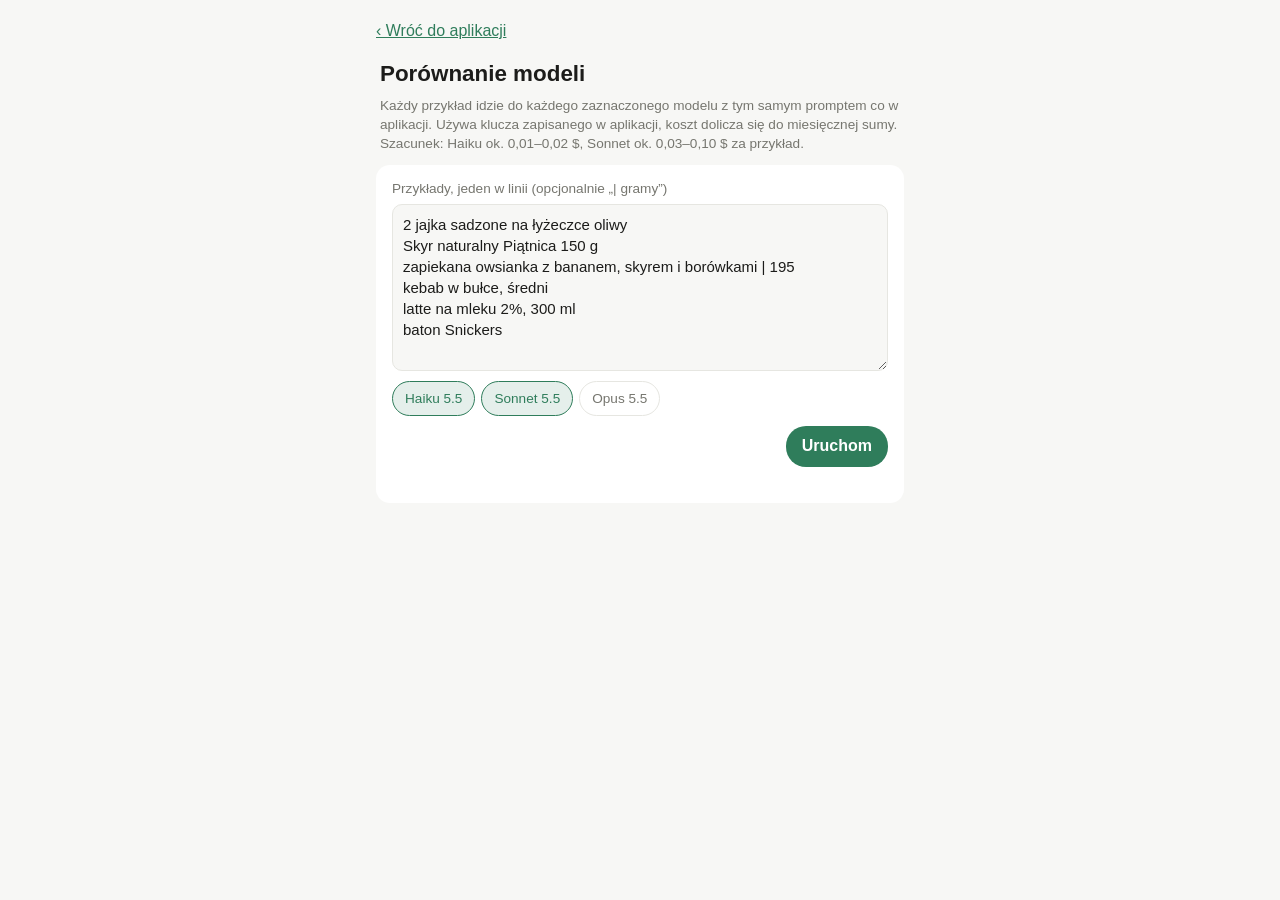
==== test.html @ f079272f "Prostsza aplikacja i tańsze zapytania: Haiku, mniej wyszukiwań, zdjęcie - Dzień zawsze jako lista „Z" ====
<!doctype html>
<html lang="pl">
<head>
<meta charset="utf-8">
<meta name="viewport" content="width=device-width, initial-scale=1, viewport-fit=cover">
<meta http-equiv="Content-Security-Policy" content="default-src 'self'; script-src 'self'; style-src 'self'; img-src 'self' data:; connect-src https://api.anthropic.com; object-src 'none'; base-uri 'none'; form-action 'none'">
<meta name="referrer" content="no-referrer">
<title>Porównanie modeli</title>
<link rel="stylesheet" href="style.css">
<script type="module" src="test.js"></script>
</head>
<body>
<main class="test">
  <p><a href="./">‹ Wróć do aplikacji</a></p>
  <h1>Porównanie modeli</h1>
  <p class="hint">Każdy przykład idzie do każdego zaznaczonego modelu z tym samym promptem co w aplikacji. Używa klucza zapisanego w aplikacji, koszt dolicza się do miesięcznej sumy. Szacunek: Haiku ok. 0,01–0,02 $, Sonnet ok. 0,03–0,10 $ za przykład.</p>
  <section class="card">
    <label class="stack">Przykłady, jeden w linii (opcjonalnie „| gramy”)
      <textarea id="cases" rows="7"></textarea>
    </label>
    <div class="chips" id="models"></div>
    <div class="actions"><button type="button" class="primary" id="run">Uruchom</button></div>
    <p class="hint" id="status"></p>
  </section>
  <div id="out"></div>
</main>
</body>
</html>
---- style.css ----
:root {
  --bg: #f7f7f5;
  --card: #ffffff;
  --fg: #1c1c1a;
  --muted: #76766f;
  --rule: #e6e6e1;
  --track: #ecece7;
  --accent: #2f7d5b;
  --ok: #2f7d5b;
  --bad: #c2462e;
  --fill: #9c9c94;
  --radius: 14px;
  --safe-b: env(safe-area-inset-bottom, 0px);
  color-scheme: light dark;
}
@media (prefers-color-scheme: dark) {
  :root {
    --bg: #151515;
    --card: #1f1f1e;
    --fg: #ecece8;
    --muted: #9a9a92;
    --rule: #2e2e2c;
    --track: #2c2c2a;
    --accent: #5bbf8f;
    --ok: #5bbf8f;
    --bad: #ef7a5f;
    --fill: #77776f;
  }
}

* { box-sizing: border-box; }
html { -webkit-text-size-adjust: 100%; }
body {
  margin: 0;
  background: var(--bg);
  color: var(--fg);
  font: 16px/1.4 -apple-system, BlinkMacSystemFont, "Segoe UI", Roboto, sans-serif;
  -webkit-tap-highlight-color: transparent;
}
button, input, select, textarea { font: inherit; color: inherit; }
button { cursor: pointer; }
a { color: var(--accent); }
h2 { font-size: 1rem; margin: 1.6rem 4px .6rem; display: flex; justify-content: space-between; }
h2 span { color: var(--muted); font-weight: 500; font-variant-numeric: tabular-nums; }
small { color: var(--muted); }

/* header */
.top {
  position: sticky; top: 0; z-index: 5;
  display: grid; grid-template-columns: 44px 1fr 44px 44px; align-items: center;
  padding: calc(env(safe-area-inset-top, 0px) + 6px) 8px 6px;
  background: color-mix(in srgb, var(--bg) 88%, transparent);
  -webkit-backdrop-filter: blur(12px); backdrop-filter: blur(12px);
}
.icon { width: 44px; height: 44px; border: 0; background: none; font-size: 1.6rem; line-height: 1; border-radius: 50%; color: var(--fg); }
.icon:disabled { opacity: .25; }
.icon.gear { font-size: 1.3rem; }
.date { border: 0; background: none; display: flex; flex-direction: column; align-items: center; padding: 2px; }
.date span { font-weight: 600; text-transform: capitalize; }
.date small { font-size: .8rem; }

main { max-width: 560px; margin: 0 auto; padding: 4px 16px calc(110px + var(--safe-b)); }

.card { background: var(--card); border-radius: var(--radius); padding: 14px 16px; margin-bottom: 10px; }

/* summary */
.summary .kcal { font-size: .9rem; color: var(--muted); margin-bottom: 8px; }
.summary .kcal b { font-size: 2rem; color: var(--fg); font-variant-numeric: tabular-nums; letter-spacing: -.02em; }
.summary[data-state="ok"] .kcal b { color: var(--ok); }
.summary[data-state="bad"] .kcal b { color: var(--bad); }
.bars { display: grid; gap: 10px; }
.bar { position: relative; height: 6px; border-radius: 3px; background: var(--track); overflow: hidden; }
.bar i { position: absolute; inset: 0 auto 0 0; background: var(--fill); border-radius: 3px; transition: width .25s ease; }
.bar.ok i { background: var(--ok); }
.bar.bad i { background: var(--bad); }
.bar u { position: absolute; top: 0; bottom: 0; width: 2px; background: var(--card); }
.bar.kbar { height: 8px; margin-bottom: 4px; }
.metric .ml { display: flex; justify-content: space-between; font-size: .85rem; margin-bottom: 4px; }
.metric .ml > span:last-child { color: var(--muted); font-variant-numeric: tabular-nums; }
.metric .ml b { color: var(--fg); font-weight: 600; }

/* inspiration: the A/B menus */
.inspo { padding: 0; }
.inspo summary {
  list-style: none; cursor: pointer; display: flex; align-items: baseline; gap: 8px;
  padding: 14px 16px; font-weight: 600;
}
.inspo summary::-webkit-details-marker { display: none; }
.inspo summary small { font-weight: 400; flex: 1; }
.inspo summary::after { content: ""; width: 7px; height: 7px; border: solid var(--muted); border-width: 0 2px 2px 0; transform: translateY(-2px) rotate(-45deg); transition: transform .2s ease; align-self: center; }
.inspo[open] summary::after { transform: translateY(-3px) rotate(45deg); }
.inspo[open] { padding-bottom: 6px; }
.seg { display: grid; grid-template-columns: repeat(2, 1fr); background: var(--track); border-radius: 10px; padding: 3px; margin: 0 16px 6px; }
.seg button { border: 0; background: none; padding: 7px 4px; border-radius: 8px; font-size: .9rem; color: var(--muted); }
.seg button[aria-checked="true"] { background: var(--card); color: var(--fg); font-weight: 600; box-shadow: 0 1px 3px rgb(0 0 0 / .08); }
.meal { padding: 10px 16px; border-top: 1px solid var(--rule); }
.meal:first-child { border-top: 0; }
.meal header { display: flex; align-items: center; gap: 8px; }
.meal h3 { font-size: .95rem; margin: 0; flex: 1; }
.mk { color: var(--muted); font-size: .8rem; font-variant-numeric: tabular-nums; }
.mlist { margin: 4px 0 0; font-size: .8rem; color: var(--muted); line-height: 1.45; }
.chip { border: 1px solid var(--rule); background: none; border-radius: 999px; padding: 3px 10px; font-size: .8rem; color: var(--muted); }
.chip.add { color: var(--accent); border-color: color-mix(in srgb, var(--accent) 45%, transparent); padding: 5px 12px; }

.rows { list-style: none; margin: 0; padding: 0; }
.rows li { display: flex; align-items: center; gap: 8px; padding: 8px 0; border-top: 1px solid var(--rule); min-height: 44px; }
.rows li:first-child { border-top: 0; }
.rows .nm { flex: 1; min-width: 0; font-size: .95rem; display: flex; flex-direction: column; }
.rows .meta, .rows .note { font-size: .75rem; margin-top: 2px; }
.rows .note { font-style: italic; }
.rows .rk { width: 3.2rem; text-align: right; font-variant-numeric: tabular-nums; font-size: .9rem; }
.rows .sum { justify-content: flex-end; font-weight: 600; }
.rows.small li { min-height: 0; padding: 6px 0; }
.gw { flex-shrink: 0; white-space: nowrap; display: flex; align-items: center; gap: 2px; color: var(--muted); font-size: .85rem; }
input.g {
  width: 4.2rem; text-align: right; padding: 6px 6px; border: 1px solid transparent; border-radius: 8px;
  background: var(--track); font-variant-numeric: tabular-nums; font-size: 16px;
}
input.g:focus { outline: none; border-color: var(--accent); background: var(--card); }
.del { width: 32px; height: 32px; font-size: 1.2rem; color: var(--muted); }
.est { font-style: normal; font-size: .7rem; color: var(--bad); border: 1px solid currentColor; border-radius: 4px; padding: 0 4px; margin-left: 6px; vertical-align: 1px; }
.eaten { margin-bottom: 10px; }
.eaten h2 { margin-top: 1.2rem; }
.eaten .rows { background: var(--card); border-radius: var(--radius); padding: 0 16px; }
.eaten .rows:empty { display: none; }
.empty { color: var(--muted); font-size: .9rem; margin: 0 4px; }

/* bottom dock: the three ways to add food */
.dock {
  position: fixed; left: 0; right: 0; bottom: 0; z-index: 6;
  display: grid; grid-template-columns: 1fr 1.25fr 1fr; gap: 8px;
  padding: 8px 12px calc(8px + var(--safe-b));
  background: color-mix(in srgb, var(--bg) 90%, transparent);
  -webkit-backdrop-filter: blur(14px); backdrop-filter: blur(14px);
  border-top: 1px solid var(--rule);
}
.dock button {
  display: flex; flex-direction: column; align-items: center; justify-content: center; gap: 3px;
  min-height: 56px; border: 0; border-radius: 16px; background: var(--card); color: var(--fg);
  font-size: .8rem; font-weight: 500; box-shadow: 0 1px 2px rgb(0 0 0 / .06);
  transition: transform .1s ease;
}
.dock button:active { transform: scale(.96); }
.dock svg { width: 22px; height: 22px; fill: none; stroke: currentColor; stroke-width: 1.7; stroke-linejoin: round; stroke-linecap: round; }
.dock .main { background: var(--accent); color: var(--card); font-weight: 600; }
.dock .main svg { fill: currentColor; stroke: none; }
@media (min-width: 600px) { .dock { padding-left: calc(50% - 270px); padding-right: calc(50% - 270px); } }
.primary { background: var(--accent); color: #fff; border: 0; border-radius: 20px; padding: 9px 16px; font-weight: 600; }
.primary:disabled { opacity: .5; }

.spin { width: 14px; height: 14px; border: 2px solid currentColor; border-right-color: transparent; border-radius: 50%; animation: spin .8s linear infinite; }
@keyframes spin { to { transform: rotate(360deg); } }
.toast {
  position: fixed; left: 16px; right: 16px; bottom: calc(86px + var(--safe-b)); z-index: 8; margin: 0 auto; max-width: 520px;
  display: flex; align-items: center; justify-content: space-between; gap: 10px;
  background: var(--fg); color: var(--bg); padding: 10px 14px; border-radius: 12px; font-size: .9rem;
}
.toast button { border: 0; background: none; color: var(--accent); font-weight: 600; filter: brightness(1.3); }
[hidden] { display: none !important; }

/* sheets */
.sheet {
  border: 0; padding: 0; width: 100%; max-width: 560px; max-height: 88vh;
  margin: auto auto 0; border-radius: 18px 18px 0 0;
  background: var(--card); color: var(--fg);
}
.sheet::backdrop { background: rgb(0 0 0 / .35); }
.sheet[open] { animation: up .2s ease-out; }
@keyframes up { from { transform: translateY(40px); } }
.sheet form { padding: 18px 16px calc(16px + var(--safe-b)); display: flex; flex-direction: column; gap: 12px; }
.sheet h2 { margin: 0 0 4px; font-size: 1.1rem; }
.sheet label { display: flex; flex-direction: column; gap: 4px; font-size: .85rem; color: var(--muted); }
.sheet label input:not([type=checkbox]), .sheet select {
  font-size: 16px; color: var(--fg); padding: 9px 10px; border: 1px solid var(--rule); border-radius: 10px; background: var(--bg);
}
.sheet label.gw { flex-direction: row; color: var(--muted); }
.sheet label.check { flex-direction: row; align-items: center; gap: 8px; color: var(--fg); font-size: .9rem; }
.sheet .grid { display: grid; grid-template-columns: 1fr 1fr; gap: 10px; }
.sheet .grid > label { min-width: 0; }
.sheet .grid input { width: 100%; }
.sheet .hint { margin: -4px 0 0; font-size: .8rem; color: var(--muted); }
#snote { color: var(--bad); }
.sheet details summary { cursor: pointer; font-size: .9rem; }
.actions { display: flex; gap: 8px; justify-content: flex-end; }
.actions.wrap { justify-content: flex-start; flex-wrap: wrap; }
.actions button:not(.primary) { border: 1px solid var(--rule); background: none; border-radius: 20px; padding: 9px 16px; }
@media (min-width: 600px) { .sheet { margin: auto; border-radius: 18px; } }
.sheet input:focus, .sheet select:focus { outline: none; border-color: var(--accent); }
.week { display: flex; flex-wrap: wrap; gap: 4px 14px; margin-top: 12px; padding-top: 10px; border-top: 1px solid var(--rule); font-size: .8rem; color: var(--muted); }
.week small { width: 100%; font-size: .75rem; }
.week b { color: var(--fg); font-weight: 600; }
.week .ok b { color: var(--ok); }
.week .bad b { color: var(--bad); }
.gear { position: relative; }
.dot { position: absolute; top: 7px; right: 3px; width: 9px; height: 9px; border-radius: 50%; background: var(--fill); border: 2px solid var(--bg); box-sizing: content-box; }
.dot[data-state="off"] { display: none; }
.dot[data-state="ok"] { background: var(--ok); }
.dot[data-state="bad"] { background: var(--bad); }
.dot[data-state="busy"] { animation: pulse 1s ease-in-out infinite; }
@keyframes pulse { 50% { opacity: .3; } }
.body .brow { display: grid; grid-template-columns: 1fr 1fr; gap: 12px; }
.body label { display: flex; align-items: center; justify-content: space-between; gap: 8px; font-size: .9rem; }
.body label span { display: flex; align-items: center; gap: 4px; color: var(--muted); }
.body input { width: 5.2rem; text-align: right; padding: 6px 8px; border: 1px solid transparent; border-radius: 8px; background: var(--track); font-size: 16px; font-variant-numeric: tabular-nums; }
.body input:focus { outline: none; border-color: var(--accent); background: var(--card); }
.trend { margin-top: 10px; font-size: .8rem; color: var(--muted); display: grid; gap: 2px; }
.trend:empty { display: none; }

.rows li.item { display: block; padding: 10px 0; }
.ihead { display: flex; align-items: flex-start; gap: 4px; }
.iname { flex: 1; min-width: 0; font-size: .95rem; padding-top: 4px; overflow-wrap: anywhere; }
.rows li.item .meta, .rows li.item .note { display: block; margin-top: 2px; padding-right: 4px; }
.rows li.item .note { display: -webkit-box; -webkit-box-orient: vertical; -webkit-line-clamp: 2; overflow: hidden; cursor: pointer; }
.rows li.item .note.open { display: block; }
.ifoot { display: flex; align-items: center; justify-content: space-between; margin-top: 8px; }
.ifoot .rk { width: auto; font-size: 1rem; font-weight: 600; }
.edit, .ihead .del { width: 32px; height: 32px; flex-shrink: 0; }
.edit { font-size: 1.05rem; color: var(--muted); }
.item.pend .iname { color: var(--muted); }
.rows li.item.pend .meta { display: flex; align-items: center; gap: 6px; }
.item.pend .spin { width: 11px; height: 11px; flex-shrink: 0; }
.item.pend.err .meta { color: var(--bad); }
.item.pend { animation: pend 1.6s ease-in-out infinite; }
.item.pend.err { animation: none; }
@keyframes pend { 50% { opacity: .55; } }
.ihead .chip { margin-top: 3px; }
.sheet textarea { font-size: 16px; color: var(--fg); padding: 9px 10px; border: 1px solid var(--rule); border-radius: 10px; background: var(--bg); resize: vertical; font-family: inherit; }
.sheet textarea:focus { outline: none; border-color: var(--accent); }

.catrow { display: grid; gap: 6px; font-size: .85rem; color: var(--muted); }
.chips { display: flex; flex-wrap: wrap; gap: 6px; }
.chips button { border: 1px solid var(--rule); background: none; border-radius: 999px; padding: 7px 12px; font-size: .85rem; color: var(--muted); }
.chips button[aria-checked="true"] { border-color: var(--accent); color: var(--accent); background: color-mix(in srgb, var(--accent) 12%, transparent); }

/* AI sheet */
.shot { width: 100%; max-height: 34vh; object-fit: cover; border-radius: 12px; background: var(--track); }
.sheet label.gline { flex-direction: row; align-items: center; justify-content: space-between; color: var(--fg); font-size: .95rem; }
.sheet label.gline span { display: flex; align-items: center; gap: 6px; color: var(--muted); }
.sheet label.gline input { width: 8.5rem; text-align: right; }
.recent { display: grid; gap: 6px; }
.recent small { font-size: .8rem; }
.recent .chips button { color: var(--fg); }
.costs summary { color: var(--fg); }
.costs .rows { margin-top: 6px; }
.costs .rows .rk { width: auto; font-size: .8rem; white-space: nowrap; }
.costs .rows .nm { font-size: .85rem; }

/* model comparison page */
.test { padding-bottom: 40px; }
.test h1 { font-size: 1.4rem; margin: .4rem 4px .4rem; }
.test h3 { font-size: .95rem; margin: 0 0 8px; }
.test .hint { font-size: .85rem; color: var(--muted); margin: 0 4px 12px; }
.test .card { display: grid; gap: 10px; }
.test label.stack { display: grid; gap: 6px; font-size: .85rem; color: var(--muted); }
.test textarea { font: inherit; font-size: 15px; color: var(--fg); padding: 9px 10px; border: 1px solid var(--rule); border-radius: 10px; background: var(--bg); resize: vertical; }
.test .chips button[aria-checked="true"] { border-color: var(--accent); color: var(--accent); background: color-mix(in srgb, var(--accent) 12%, transparent); }
.test .scroll { overflow-x: auto; margin: 0 -16px; padding: 0 16px; }
.test table { border-collapse: collapse; font-size: .78rem; font-variant-numeric: tabular-nums; width: 100%; }
.test th, .test td { text-align: left; padding: 5px 8px 5px 0; white-space: nowrap; border-top: 1px solid var(--rule); }
.test th { color: var(--muted); font-weight: 500; border-top: 0; }
.test tr.first td { border-top-color: var(--fg); }
.test td.err { color: var(--bad); white-space: normal; }
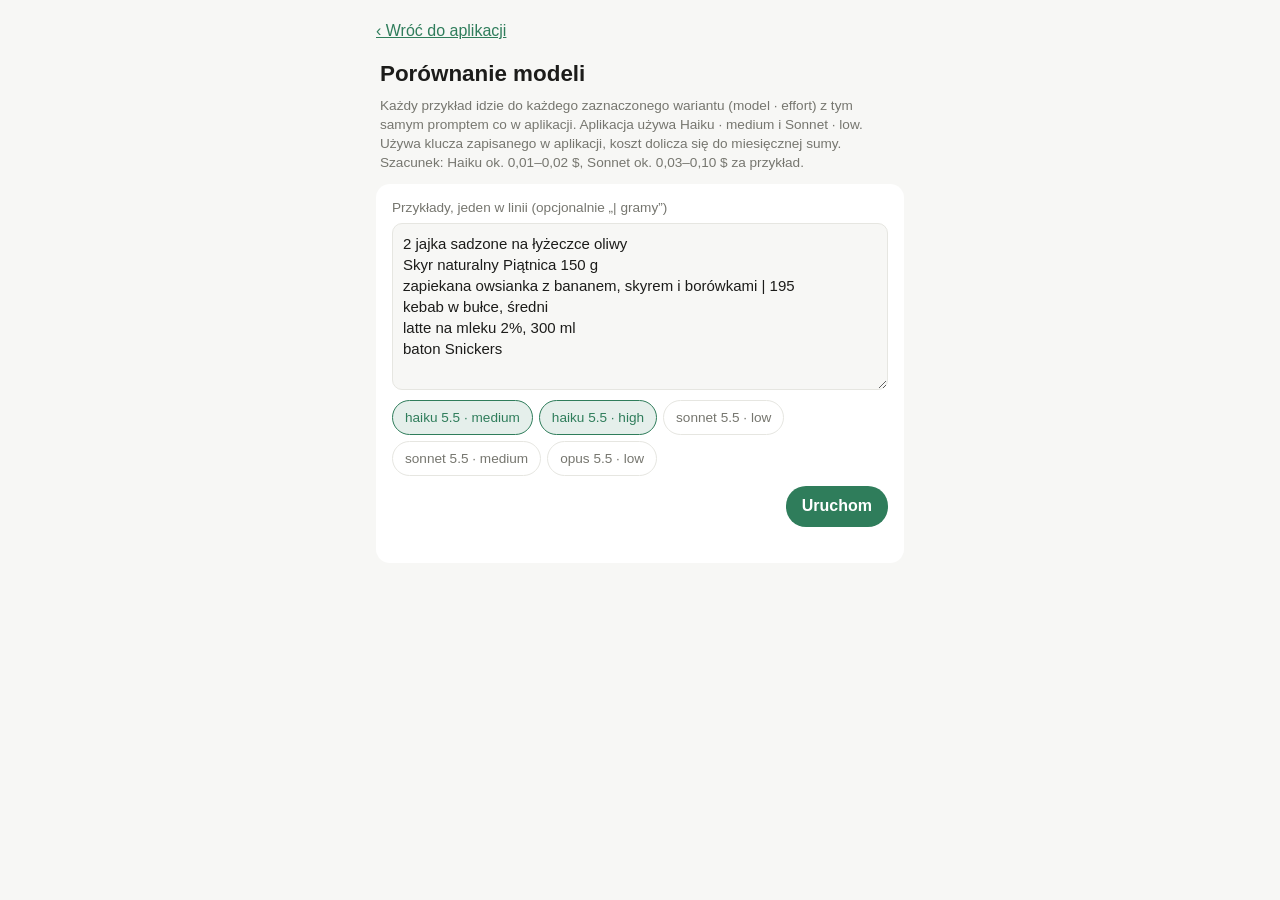
==== commit 92c96d73: "Porównanie modeli: warianty effort (Haiku medium/high, Sonnet low/medium, Opus low) analyze() przyjm" ====
--- a/test.html
+++ b/test.html
@@ -13,7 +13,7 @@
 <main class="test">
   <p><a href="./">‹ Wróć do aplikacji</a></p>
   <h1>Porównanie modeli</h1>
-  <p class="hint">Każdy przykład idzie do każdego zaznaczonego modelu z tym samym promptem co w aplikacji. Używa klucza zapisanego w aplikacji, koszt dolicza się do miesięcznej sumy. Szacunek: Haiku ok. 0,01–0,02 $, Sonnet ok. 0,03–0,10 $ za przykład.</p>
+  <p class="hint">Każdy przykład idzie do każdego zaznaczonego wariantu (model · effort) z tym samym promptem co w aplikacji. Aplikacja używa Haiku · medium i Sonnet · low. Używa klucza zapisanego w aplikacji, koszt dolicza się do miesięcznej sumy. Szacunek: Haiku ok. 0,01–0,02 $, Sonnet ok. 0,03–0,10 $ za przykład.</p>
   <section class="card">
     <label class="stack">Przykłady, jeden w linii (opcjonalnie „| gramy”)
       <textarea id="cases" rows="7"></textarea>
--- a/style.css
+++ b/style.css
@@ -260,3 +260,35 @@
 .test th { color: var(--muted); font-weight: 500; border-top: 0; }
 .test tr.first td { border-top-color: var(--fg); }
 .test td.err { color: var(--bad); white-space: normal; }
+
+/* sheet header with a close button, sticky while the sheet scrolls */
+.sheet { overflow-y: auto; overscroll-behavior: contain; }
+.sheet form:has(> .shead) { padding-top: 0; }
+.shead {
+  position: sticky; top: 0; z-index: 1; display: flex; align-items: center; justify-content: space-between;
+  margin: 0 -16px; padding: 14px 12px 8px 16px; background: var(--card);
+}
+.shead h2 { margin: 0; }
+.close { width: 40px; height: 40px; font-size: 1.6rem; color: var(--muted); background: var(--track); }
+.close:focus:not(:focus-visible) { outline: none; }
+
+/* settings fields: saved value with "Zmień", the input only while editing */
+.field { display: grid; gap: 6px; }
+.flabel { font-size: .85rem; color: var(--muted); }
+.fview { display: flex; align-items: center; justify-content: space-between; gap: 10px; padding: 10px 12px; border-radius: 10px; background: var(--bg); color: var(--muted); min-height: 44px; }
+.fview code, .fview span { font: inherit; font-size: .9rem; overflow-wrap: anywhere; }
+.fview .chip { color: var(--accent); border-color: color-mix(in srgb, var(--accent) 45%, transparent); padding: 5px 12px; flex-shrink: 0; }
+.fedit { display: grid; gap: 8px; }
+.fedit input { font-size: 16px; color: var(--fg); padding: 9px 10px; border: 1px solid var(--rule); border-radius: 10px; background: var(--bg); }
+.fedit input:focus { outline: none; border-color: var(--accent); }
+.chip.wide { align-self: flex-start; color: var(--accent); border-color: color-mix(in srgb, var(--accent) 45%, transparent); padding: 8px 14px; font-size: .9rem; }
+
+/* model comparison sheet */
+.cmp { display: grid; gap: 14px; }
+.cmp h3 { font-size: .9rem; margin: 0 0 4px; }
+.cmp .scroll { overflow-x: auto; }
+.cmp table { border-collapse: collapse; width: 100%; font-size: .8rem; font-variant-numeric: tabular-nums; }
+.cmp th, .cmp td { text-align: right; padding: 5px 0 5px 8px; border-top: 1px solid var(--rule); white-space: nowrap; }
+.cmp th { color: var(--muted); font-weight: 500; border-top: 0; }
+.cmp td.n { text-align: left; white-space: normal; padding-left: 0; min-width: 7rem; }
+#cstat { display: flex; align-items: center; gap: 6px; }
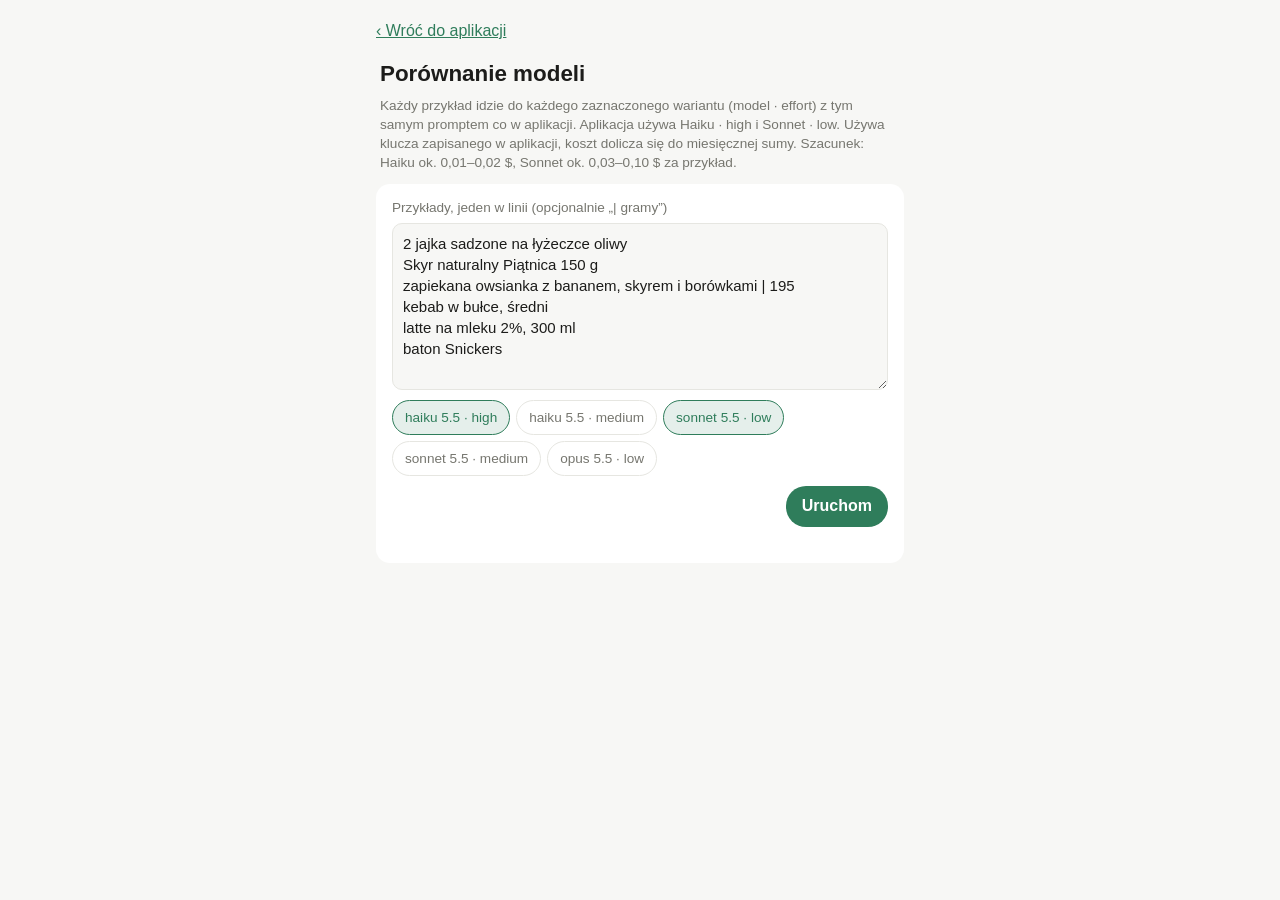
==== commit b7710440: "Haiku 5.5 na effort high jako domyślny Na testach high kosztował tyle samo co medium (ok. 0,001 $ za" ====
--- a/test.html
+++ b/test.html
@@ -13,7 +13,7 @@
 <main class="test">
   <p><a href="./">‹ Wróć do aplikacji</a></p>
   <h1>Porównanie modeli</h1>
-  <p class="hint">Każdy przykład idzie do każdego zaznaczonego wariantu (model · effort) z tym samym promptem co w aplikacji. Aplikacja używa Haiku · medium i Sonnet · low. Używa klucza zapisanego w aplikacji, koszt dolicza się do miesięcznej sumy. Szacunek: Haiku ok. 0,01–0,02 $, Sonnet ok. 0,03–0,10 $ za przykład.</p>
+  <p class="hint">Każdy przykład idzie do każdego zaznaczonego wariantu (model · effort) z tym samym promptem co w aplikacji. Aplikacja używa Haiku · high i Sonnet · low. Używa klucza zapisanego w aplikacji, koszt dolicza się do miesięcznej sumy. Szacunek: Haiku ok. 0,01–0,02 $, Sonnet ok. 0,03–0,10 $ za przykład.</p>
   <section class="card">
     <label class="stack">Przykłady, jeden w linii (opcjonalnie „| gramy”)
       <textarea id="cases" rows="7"></textarea>
